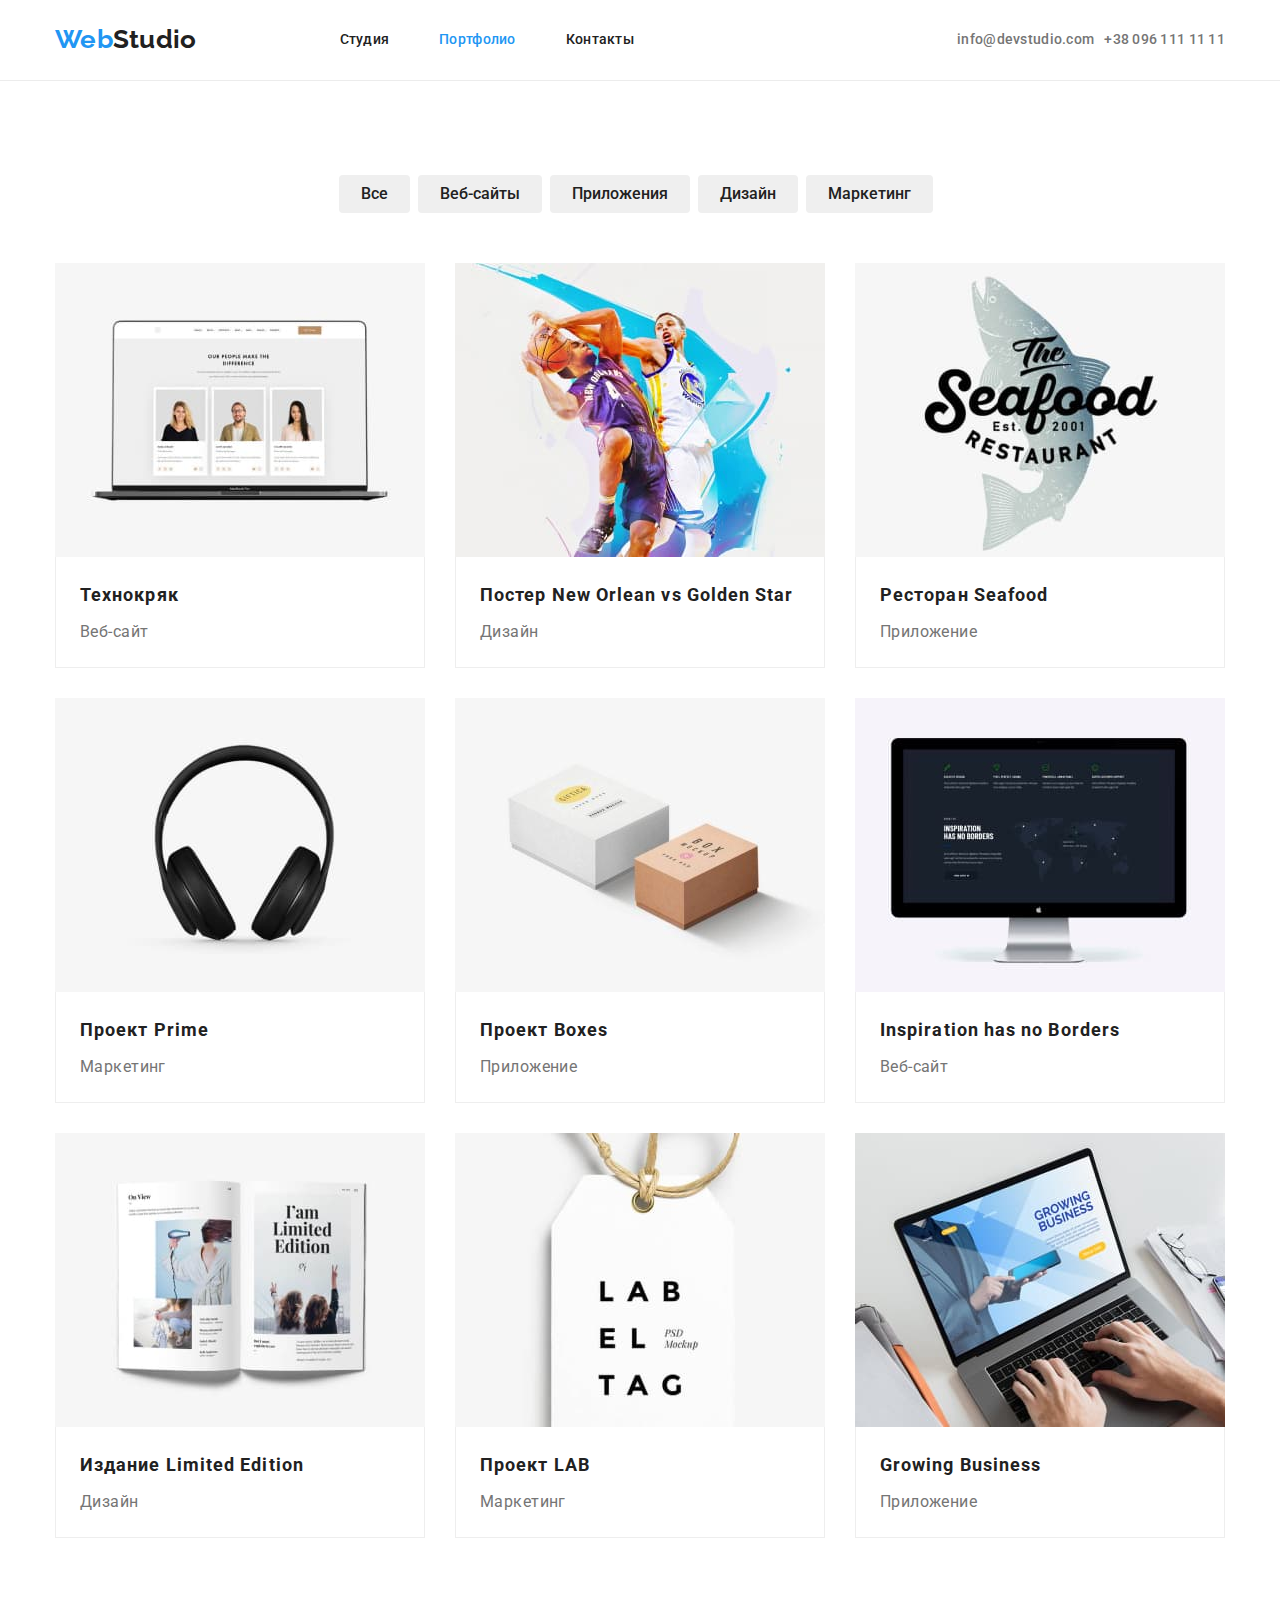
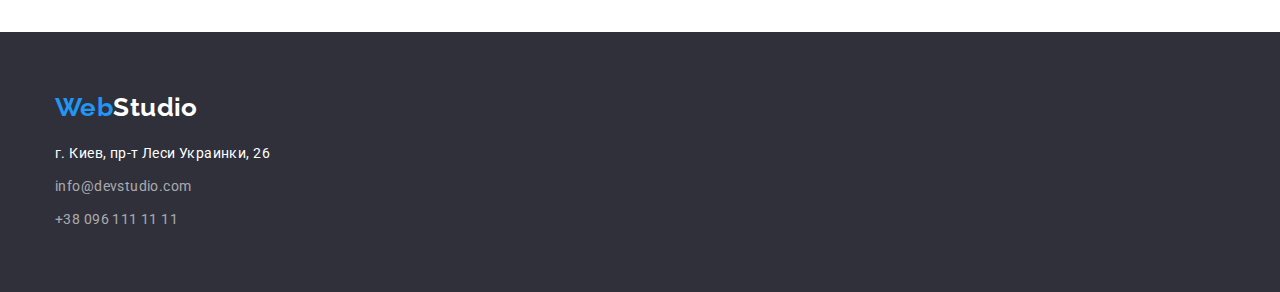
==== portfolio.html @ d6261f6b "4 ДЗ. Start" ====
<!DOCTYPE html>
<html lang="ru">
<head>
    <meta charset="UTF-8">
    <meta http-equiv="X-UA-Compatible" content="IE=edge">
    <meta name="viewport" content="width=device-width, initial-scale=1.0">
    <title>Document</title>
    <link rel="preconnect" href="https://fonts.googleapis.com">
    <link rel="preconnect" href="https://fonts.gstatic.com" crossorigin>
    <link href="https://fonts.googleapis.com/css2?family=Raleway:wght@700&family=Roboto:wght@400;500;700;900&display=swap"
        rel="stylesheet">
        <link rel="stylesheet" href="https://cdnjs.cloudflare.com/ajax/libs/modern-normalize/1.1.0/modern-normalize.min.css">
    <link rel="stylesheet" href="./CSS/styles.css">
</head>
<body class="body">
    <header class="header">
        <div class="container">
        <nav class="header-nav-link">
            <a class="header-logo" href="">Web<span class="logo-second">Studio</span></a>
            <ul class="header-list">
                <li class="header-item"><a href="./index.html" class="header-link">Студия</a>
                <li class="header-item"><a href="./portfolio.html" class="header-link current">Портфолио</a></li>
                <li class="header-item"><a href="" class="header-link">Контакты</a></li>
            </ul>
        </nav>
        
        <ul class="header-list">
            <li><a href="mailto:info@devstudio.com" class="header-tel">info@devstudio.com</a>
            <li><a href="tel:+380961111111" class="header-tel">+38 096 111 11 11</a></li>
        </ul>
        </div>
    </header>
    <main>
        <section class="portfolio section">
            <div class="container">
            <h1 class="portfolio-title visually-hidden">Портфолио</h1>
            <ul class="portfolio-list">
                <li><button type="button" class="portfolio-button">Все</button></li>
                <li><button type="button" class="portfolio-button">Веб-сайты</button></li>
                <li><button type="button" class="portfolio-button">Приложения</button></li>
                <li><button type="button" class="portfolio-button">Дизайн</button></li>
                <li><button type="button" class="portfolio-button">Маркетинг</button></li>
            </ul>
            
            <ul class="work-list">
            <li class="work-item">
                    <a class="work-link" href=""><img src="./images/Tehnokrjak.jpg" alt="ноутбук" width="370">
                <div class="text-card">
                    <h2 class="work-title">Технокряк</h2>
                    <p class="work-text">Веб-сайт</p>
                </div>
                </a>
            </li>
                
            <li class="work-item">
                    <a class="work-link" href=""><img src="./images/New_Orlean.jpg" alt="постер" width="370">
                <div class="text-card">
                    <h2 class="work-title">Постер New Orlean vs Golden Star</h2>
                    <p class="work-text">Дизайн</p>
                </div>
                </a>
            </li>
                    
            <li class="work-item">
                    <a class="work-link" href=""><img src="./images/Restoran.jpg" alt="ресторан" width="370">
                <div class="text-card">
                    <h2 class="work-title">Ресторан Seafood</h2>
                    <p class="work-text">Приложение</p>
                </div>
                </a>
            </li>
                 
            <li class="work-item">
                    <a class="work-link" href=""><img src="./images/Project_Prime.jpg" alt="наушники" width="370">
                <div class="text-card">
                    <h2 class="work-title">Проект Prime</h2>
                    <p class="work-text">Маркетинг</p>
                </div>
                </a>
            </li>
                 
            <li class="work-item">
                    <a class="work-link" href=""><img src="./images/Boxes.jpg" alt="коробки" width="370">
                <div class="text-card">
                    <h2 class="work-title">Проект Boxes</h2>
                    <p class="work-text">Приложение</p>
                </div>
                </a>
            </li>
                  
            <li class="work-item">
                    <a class="work-link" href=""><img src="./images/Inspiration.jpg" alt="мониттор" width="370">
                <div class="text-card">
                    <h2 class="work-title">Inspiration has no Borders</h2>
                    <p class="work-text">Веб-сайт</p>
                </div>
                </a>
            </li>
                  
            <li class="work-item">
                    <a class="work-link" href=""><img src="./images/Limited_Edition.jpg" alt="книга" width="370">
                <div class="text-card">
                    <h2 class="work-title">Издание Limited Edition</h2>
                    <p class="work-text">Дизайн</p>
                </div>
                </a>
            </li>
                 
            <li class="work-item">
                    <a class="work-link" href=""><img src="./images/Project_Lab.jpg" alt="брелок" width="370">
                <div class="text-card">
                    <h2 class="work-title">Проект LAB</h2>
                    <p class="work-text">Маркетинг</p>
                </div>
                </a>
            </li>
                
            <li class="work-item">
                    <a class="work-link" href=""><img src="./images/Business.jpg" alt="работает на ноутбуке" width="370">
                <div class="text-card">
                    <h2 class="work-title">Growing Business</h2>
                    <p class="work-text">Приложение</p>
                </div>
                </a>
            </li>
            </ul>
            </div>
        </section>
    </main>
    
    <footer class="footer">
        <div class="container">
        <a class="footer-logo" href="">Web<span class="logo-studia">Studio</span></a>
        <address class="address">
            <ul class="footer-list">
                <li class="footer-item"><a href="https://goo.gl/maps/j93fLEUZZpS2GddB9" class="link-address">г. Киев, пр-т
                        Леси Украинки, 26</a></li>
                <li class="footer-item"><a href="mailto:info@devstudio.com" class="footer-link">
                        info@devstudio.com</a></li>
                <li class="footer-item"><a href="tel:+380961111111" class="footer-link">
                        +38 096 111 11 11</a></li>
            </ul>
        </address>
        </div>
    </footer>

    
    
</body>
</html>
---- CSS/styles.css ----
:root {
--portfolio-button: #212121;
--background-color-comand: #F5F4FA;
--background-heder: #FFFFFF;
--logo: #2196F3;
--logo-second: #212121;
--header-nav-link: #2196F3;
--header-item: #212121;
--header-link: #212121;
--header-tel: #757575;
--hero-background-color: #2F303A;
--hero-title: #FFFFFF;
--background-future-work-about-portfolio: #E5E5E5;
--footer-backgr: #2F303A;
--footer-logo-studia: #FFFFFF;
--footer-link: rgba(255, 255, 255, 0.6);
--address: #FFFFFF;
--current: #2196F3;
--primary-text-color: #212121;
--secondary-text-color: #757575;
--button-begr-color: #2196F3;

}


.body {
    font-family: 'Roboto', sans-serif;
    font-size: 14px;
    letter-spacing: 0.03em;
    
    
} 

p,
ul,
h1,
h2,
h3,
h4,
h5,
h6 {
    margin-top: 0;
    margin-bottom: 0;
}

ul {
    list-style: none;
    margin: 0;
    padding: 0;
}

img {
    display: block;
    max-width: 100%;
    height: auto;
}

.section {
    padding-top: 94px;
    padding-bottom: 94px;
}

.container {
    width: 1200px;
    margin: 0 auto;
    padding-left: 15px;
    padding-right: 15px;
    /* outline: 3px solid red; */
}

/* ------------------------------Heder------------------------------ */
.header {
    border-bottom: 1px solid #ECECEC;
}

.header-logo {
    padding-top: 24px;
    padding-bottom: 25px;
    margin-right: 93px;
    
    text-decoration: none;
    font-family: 'Raleway', sans-serif;
    font-weight: 700;
    font-size: 26px;
    line-height: 1.19;
    
    color: var(--logo)
}

.logo-second {
    color: var(--logo-second)
}

.header-nav-link {
    
    display: flex;
    
    font-weight: 500;
    font-size: 14px;
    line-height: 1.14;
    letter-spacing: 0.02em;
    color: var(--header-nav-link)
}
    
 
.header .container {
    display: flex;
    
}
.header-list {
    
    display: flex;
    align-items: center;
    
    margin-left: auto;
    list-style-type: none;
}

.header-item {
    margin-left: 50px;
    list-style: none;
    font-weight: 500;
    font-size: 14px;
    line-height: 1.14;
    letter-spacing: 0.02em;

    color: var(--header-item)
}
.icon-list {
    
}
.mail-icon {
    width: 16px;
    height: 12px;
}
.mail-icon:hover {
    fill: #2196F3;
}
.tel-icon {
    margin-left: 30px;
    width: 10px;
    height: 16px;
}

.header-link {
    padding: 32px 0;
    align-items: center;
    
    text-decoration: none;
    font-weight: 500;
    font-size: 14px;
    line-height: 1.14;
    letter-spacing: 0.02em;

    color: var(--header-link) 
}

.current {
    color: var(--current)
}

.header-link:hover, 
.header-link:focus, 
.header-tel:hover,
.header-tel:focus {
    color: #2196F3;
}

.header-tel {
    padding: 32px 0;
    margin-left: 10px;

    text-decoration: none;
    list-style: none;
    font-weight: 500;
    font-size: 14px;
    line-height: 1.14;
    letter-spacing: 0.02em;
    
    color: var(--header-tel)
}

/* ------------------------------Hero------------------------------ */
.hero {

    text-align: center;
    padding-top: 200px;
    padding-bottom: 200px;
    background: var(--hero-background-color);
    background-image: url(../images/Hero\ back\ \(New\).jpg);
    
}


.hero-title {
    width: 696px;
    margin-top: 0;
    margin-right: auto;
    margin-left: auto;
    margin-bottom: 30px;
    
    font-weight: 900;
    font-size: 44px;
    line-height: 1.36;
    letter-spacing: 0.06em;
    text-transform: uppercase;
    
    color: var(--hero-title)
}

.hero-button {
    padding: 10px 32px;
    min-width: 200px;
    height: 50px;
    border: transparent;
    display: inline-block;
    
    cursor: pointer;
    font-family: inherit;
    font-weight: 700;
    font-size: 16px;
    line-height: 1.87;
    
    color: #FFFFFF;
    background: #2196F3;
    box-shadow: 0px 4px 4px rgba(0, 0, 0, 0.15);
    border-radius: 4px
    
}

/* ------------------------------Portfolio------------------------------ */


.portfolio-list {
    margin-bottom: 50px;
    justify-content: center;
    display: flex;
   
    list-style: none;
}

.portfolio-button {
    display: flex;
    
    justify-content: center;
    margin-right: 8px;
    padding: 6px 22px;
    
    cursor: pointer;
    font-family: inherit;
    font-weight: 500;
    font-size: 16px;
    line-height: 1.62;
    text-align: center;
    border-radius: 4px;
    border: 1px solid var(--button-begr-color);
    border: transparent;
    
    color: var(--portfolio-button)
}

.portfolio-button:hover, 
.portfolio-button:focus {
    background: #2196F3;
    color: #FFFFFF;
}

/* ------------------------------About------------------------------ */

.about-title {
    
}
.visually-hidden {
    position: absolute;
    width: 1px;
    height: 1px;
    margin: -1px;
    border: 0;
    padding: 0;
    white-space: nowrap;
    clip-path: inset(100%);
    clip: rect(0 0 0 0);
    overflow: hidden;
}
.abaut-list {
    margin: 0;
    display: flex;
    list-style: none;
}

.icons {
    margin-bottom: 30px;
    width: 270px;
    height: 120px;
    padding: 25px 100px;
    justify-content: center;
    display: flex;
    background: #F5F4FA;
    border-radius: 4px;
}
.about-icon {
    width: 70px;
    height: 70px;
}
.about-title-next {
    display: inline-block;
    margin-bottom: 10px;
    margin-left: 30px;
    
    font-weight: 700;
    font-size: 14px;
    line-height: 1.14;
    text-transform: uppercase;
    color: var(--primary-text-color)
}

.about-text {
    display: inline-block;
    margin-left: 30px;
    margin: bottom 10px;
   
    font-size: 14px;
    line-height: 1.71;
    color: var(--secondary-text-color)
}

/* ------------------------------Comand------------------------------ */
.comand {
    background: var(--background-color-comand)
}

.comand-title {
    margin-bottom: 50px;
    
    font-weight: 700;
    font-size: 36px;
    line-height: 1.17;
    text-align: center;
    color: var(--primary-text-color)
}

.comand-list {
    display: flex;
    margin-left: -30px;
    margin-top: -50px;

    
}

.comand-item {
    flex-basis: calc((100% - 30px) / 4);
    margin-left: 30px;
    margin-top: 50px;
    box-shadow: 0px 1px 3px rgba(0, 0, 0, 0.12), 0px 1px 1px rgba(0, 0, 0, 0.14), 0px 2px 1px rgba(0, 0, 0, 0.2);
    border-radius: 0px 0px 4px 4px;
    background-color: var(--background-heder);
}


.comand-title-next {
    margin-top: 30px;
    margin-bottom: 10px;

    font-weight: 500;
    font-size: 16px;
    line-height: 1.19;
    text-align: center;
    
    color: var(--primary-text-color) 
}
 
.comand-text {
    margin-bottom: 30px;
    
    font-size: 16px;
    line-height: 1.19;
    text-align: center;
    
    color: var(--secondary-text-color)
}
    
    

/* ------------------------------Work------------------------------ */

.work-item {
    flex-basis: calc(100% / 3 - 30px);
    margin-left: 30px;
    margin-top: 30px;
}

.work-list {
    display: flex;
    flex-wrap: wrap;
    margin-left: -30px;
    margin-top: -30px;
    
    list-style: none;
}


.work-title {
    margin-bottom: 4px;
    
    text-decoration: none;
    font-weight: 700;
    font-size: 18px;
    line-height: 2.00;
    letter-spacing: 0.06em;
    
    color: var(--primary-text-color)
}

.text-card {
    padding: 20px 24px;
    border-right: 1px solid #EEEEEE;
    border-left: 1px solid #EEEEEE;
    border-bottom: 1px solid #EEEEEE;
}

.work-text {
    

    font-size: 16px;
    line-height: 1.87;
    color: var(--secondary-text-color)
}

.work-link {
    text-decoration: none;
}


/* ------------------------------Future------------------------------ */
.future {
    padding-top: 0;
}

.future-title {
    margin-bottom: 50px;
    
    font-weight: 700;
    font-size: 36px;
    line-height: 1.17;
    text-align: center;
    
    color: var(--primary-text-color)
}

.future-list {
    display: flex;
    justify-content: space-between;
    
    list-style-type: none;
}

.future-item {
   margin-left: 30px;
}



/* ------------------------------Footer------------------------------ */
.footer {
    padding: 60px 0px;
    background: var(--footer-backgr)
}

.footer-logo {
    display: inline-block;
    margin-bottom: 20px;
    
    font-family: 'Raleway',sans-serif;
    text-decoration: none;
    font-weight: 700;
    font-size: 26px;
    line-height: 1.19;
    
    color: var(--logo)
}

.logo-studia {
    color: var(--footer-logo-studia) 
}

.address {
    font-family: 'Roboto';
    font-style: normal;
    font-weight: 400;
    font-size: 14px;
    line-height: 1.71;
    
    color: var(--address)
}


.footer-list {
    margin: 0;
    padding: 0;
    
    list-style: none;
}

.link-address{
    text-decoration: none;
    color: var(--address)
}

.footer-item:not(:last-child) {
    margin-bottom: 9px;
}
.footer-item {
    font-size: 14px;
    line-height: 1.71;
    
    color: var(--address)
}

.footer-link {
    text-decoration: none;
    color: var(--footer-link)
}

.footer-link:hover, 
.footer-link:focus, 
.link-address:hover, 
.link-address:focus {
    color: #2196F3;
}
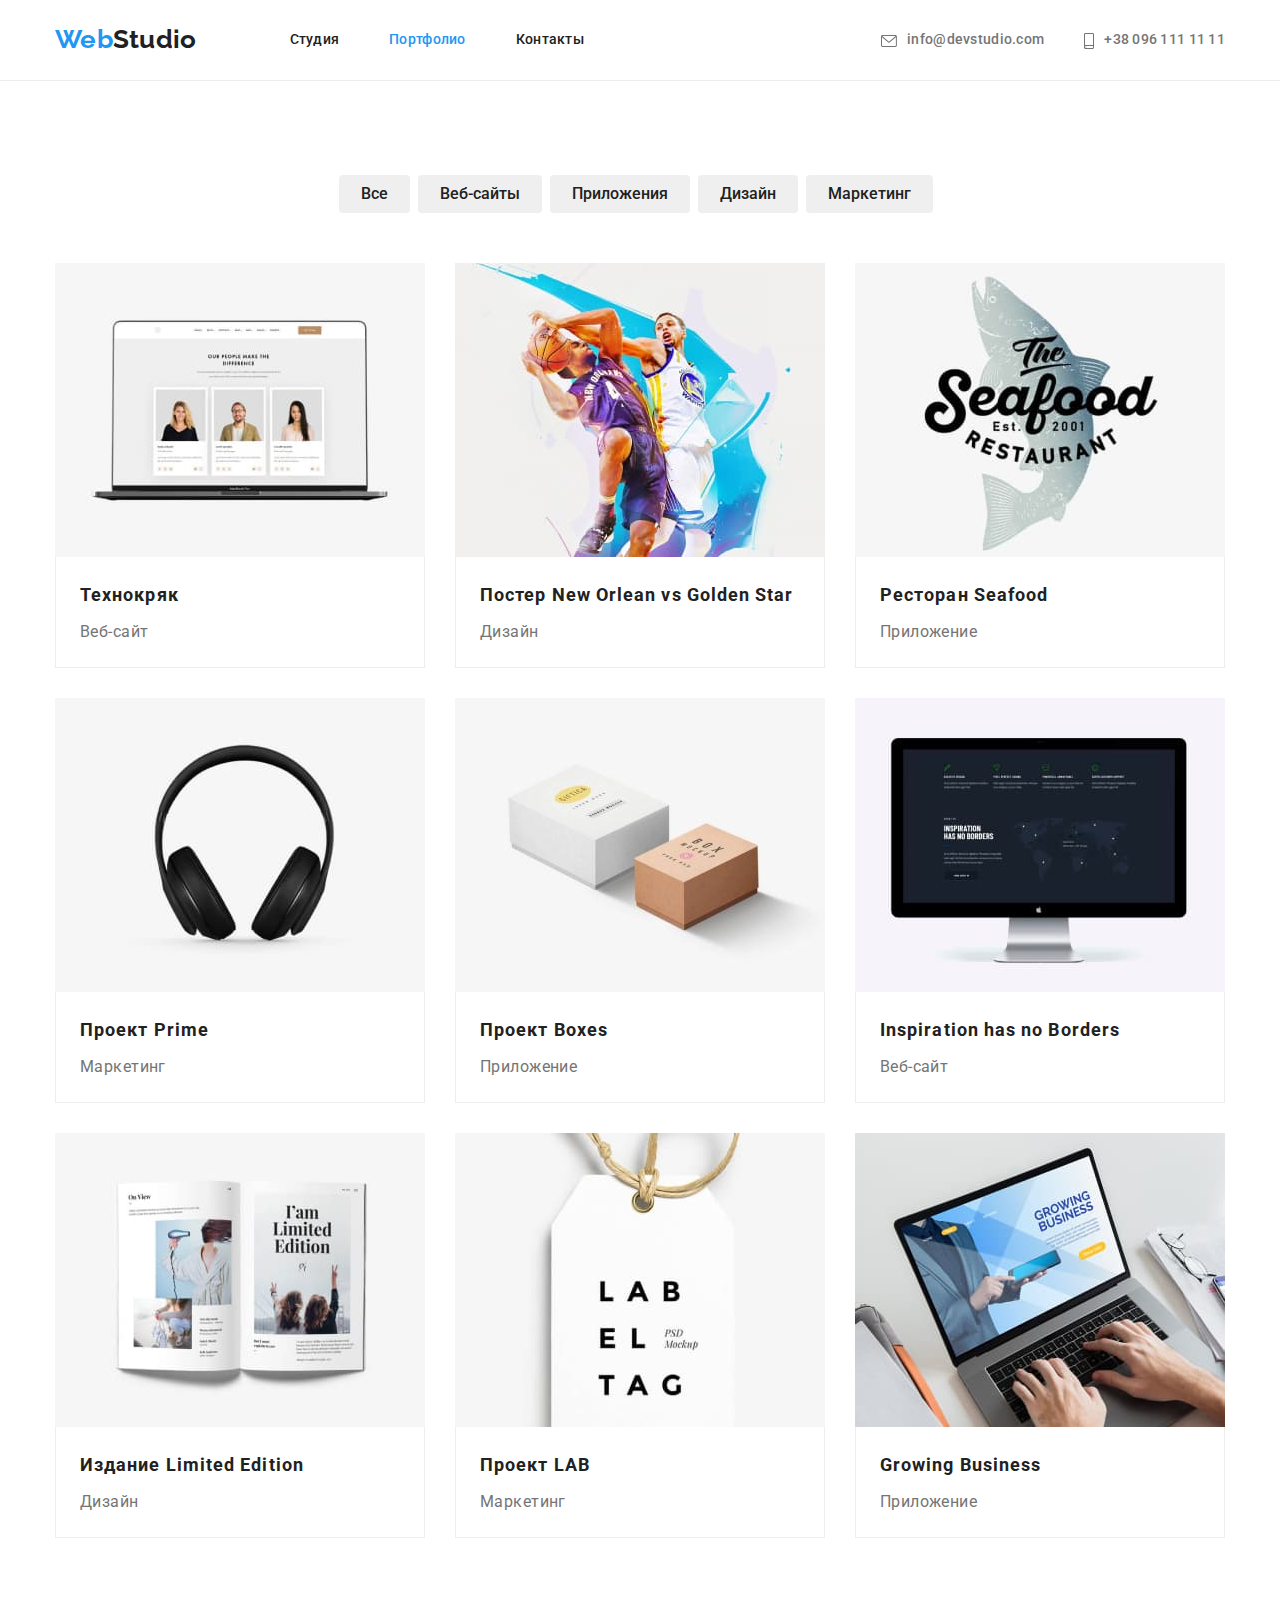
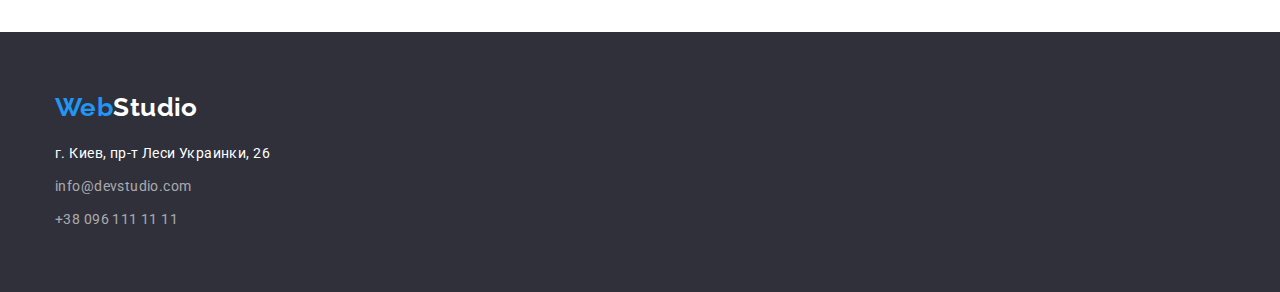
==== commit 3fe96a3e: "Секція Clients, foot-join" ====
--- a/portfolio.html
+++ b/portfolio.html
@@ -25,8 +25,21 @@
         </nav>
         
         <ul class="header-list">
-            <li><a href="mailto:info@devstudio.com" class="header-tel">info@devstudio.com</a>
-            <li><a href="tel:+380961111111" class="header-tel">+38 096 111 11 11</a></li>
+            <li class="icon-list">
+        
+                <a class="header-tel" href="mailto:info@devstudio.com">
+                    <svg class="header-icon" width="16" height="12">
+                        <use href="./images/icons.svg/symbol-defs.svg#icon-envelope-hover"></use>
+                    </svg>info@devstudio.com</a>
+            </li>
+        
+            <li class="icon-list">
+        
+                <a class="header-tel" href="tel:+380961111111">
+                    <svg class="header-icon" width="10" height="16">
+                        <use href="./images/icons.svg/symbol-defs.svg#icon-smartphone"></use>
+                    </svg>+38 096 111 11 11</a>
+            </li>
         </ul>
         </div>
     </header>
--- a/CSS/styles.css
+++ b/CSS/styles.css
@@ -19,6 +19,7 @@
 --primary-text-color: #212121;
 --secondary-text-color: #757575;
 --button-begr-color: #2196F3;
+--clients-primary-color: #AFB1B8;
 
 }
 
@@ -92,7 +93,6 @@
 }
 
 .header-nav-link {
-    
     display: flex;
     
     font-weight: 500;
@@ -116,8 +116,11 @@
     list-style-type: none;
 }
 
-.header-item {
+.header-item:not(:first-child) {
     margin-left: 50px;
+}
+
+    .header-item {
     list-style: none;
     font-weight: 500;
     font-size: 14px;
@@ -126,21 +129,20 @@
 
     color: var(--header-item)
 }
-.icon-list {
-    
-}
-.mail-icon {
-    width: 16px;
-    height: 12px;
-}
-.mail-icon:hover {
-    fill: #2196F3;
-}
-.tel-icon {
+
+.header-icon {
     margin-left: 30px;
-    width: 10px;
-    height: 16px;
-}
+    align-items: center;
+    vertical-align: middle;
+    margin-right: 10px;
+    fill: currentColor;
+    
+}
+.header-icon:hover
+.header-icon:focus {
+    fill:#2196F3;
+}
+
 
 .header-link {
     padding: 32px 0;
@@ -187,7 +189,14 @@
     padding-top: 200px;
     padding-bottom: 200px;
     background: var(--hero-background-color);
-    background-image: url(../images/Hero\ back\ \(New\).jpg);
+    background-image: linear-gradient( 
+        rgba(47, 48, 58, 0.4), 
+        rgba(47, 48, 58, 0.4)),
+        url(../images/Hero\ back\ \(New\).jpg);
+    background-repeat: no-repeat;
+    background-position: center;
+    background-size: cover;
+    
     
 }
 
@@ -294,7 +303,8 @@
     height: 120px;
     padding: 25px 100px;
     justify-content: center;
-    display: flex;
+    display:inline-flex;
+    align-items: center;
     background: #F5F4FA;
     border-radius: 4px;
 }
@@ -342,15 +352,12 @@
 .comand-list {
     display: flex;
     margin-left: -30px;
-    margin-top: -50px;
-
-    
 }
 
 .comand-item {
     flex-basis: calc((100% - 30px) / 4);
     margin-left: 30px;
-    margin-top: 50px;
+    
     box-shadow: 0px 1px 3px rgba(0, 0, 0, 0.12), 0px 1px 1px rgba(0, 0, 0, 0.14), 0px 2px 1px rgba(0, 0, 0, 0.2);
     border-radius: 0px 0px 4px 4px;
     background-color: var(--background-heder);
@@ -375,10 +382,91 @@
     font-size: 16px;
     line-height: 1.19;
     text-align: center;
-    
     color: var(--secondary-text-color)
 }
-    
+
+.comand-soc-list {
+    display: flex;
+    justify-content: center;
+}
+
+.comand-soc-item {
+    width: 44px;
+    height: 44px;
+    margin-right: 10px;
+    margin-bottom: 30px;
+}
+.comand-soc-item:last-child {
+    margin-right: 0;
+}
+
+.comand-soc-link {
+    width: 100%;
+    height: 100%;
+    border-radius: 50%;
+    background-color: #AFB1B8;
+    display:flex;
+    align-items: center;
+    justify-content: center;
+    
+    
+}
+
+.comand-soc-link:hover, .comand-soc-link:focus {
+    background-color: #2196F3;
+    fill: #AFB1B8;
+}
+.comand-soc-link:hover .comand-soc-icon,
+.comand-soc-link:focus .comand-soc-icon {
+    /* fill:#AFB1B8; */
+}
+
+.comand-soc-icon {
+    fill: #FFFFFF;
+}
+
+
+/* ------------------------------Clients------------------------------ */
+.title-clients {
+    font-weight: 700;
+    font-size: 36px;
+    line-height: 1.16;
+    text-align: center;
+    margin-bottom: 50px;
+    
+    color: var(--primary-text-color)
+}
+
+
+.list-clients {
+    display: flex;
+}
+
+.list-item {
+   margin-right: 30px;
+}
+
+.clients-link {
+    
+    display: inline-flex;
+    align-items: center;
+    justify-content: center;
+    width: 170px;
+    height: 92px;
+    border-radius: 4px;
+    border: 1px solid var(--clients-primary-color);
+}
+
+.clients-link:hover, .clients-icon:focus,
+.clients-icon:hover, .clients-icon:focus {
+    fill: #2196F3;
+    border-color: #2196F3;
+}
+
+.clients-icon {
+    fill: var(--clients-primary-color);
+}
+
     
 
 /* ------------------------------Work------------------------------ */
@@ -526,4 +614,48 @@
 .link-address:hover, 
 .link-address:focus {
     color: #2196F3;
+}
+
+.block-addres {
+    margin-right: 70px;
+}
+
+/* ------------------------------Foot-join------------------------------ */
+
+.foot-join {
+    margin-right: auto;
+    display: flex;
+    justify-content: center;
+}
+
+.title-join {
+    margin-bottom: 20px;
+    font-weight: 700;
+    font-size: 14px;
+    line-height: 1.14;
+    text-transform: uppercase;
+    color: #FFFFFF;
+}
+
+.soc-list {
+    display:inline-flex;
+    margin-bottom: 30px;
+    
+}
+
+.soc-item {
+    width: 44px;
+    height: 44px;
+    margin-right: 10px;
+}
+
+.soc-link {
+    width: 100%;
+    height: 100%;
+    border-radius: 50%;
+    display: flex;
+    align-items: center;
+    justify-content: center;
+    background: rgba(255, 255, 255, 0.1);
+    fill: #FFFFFF;
 }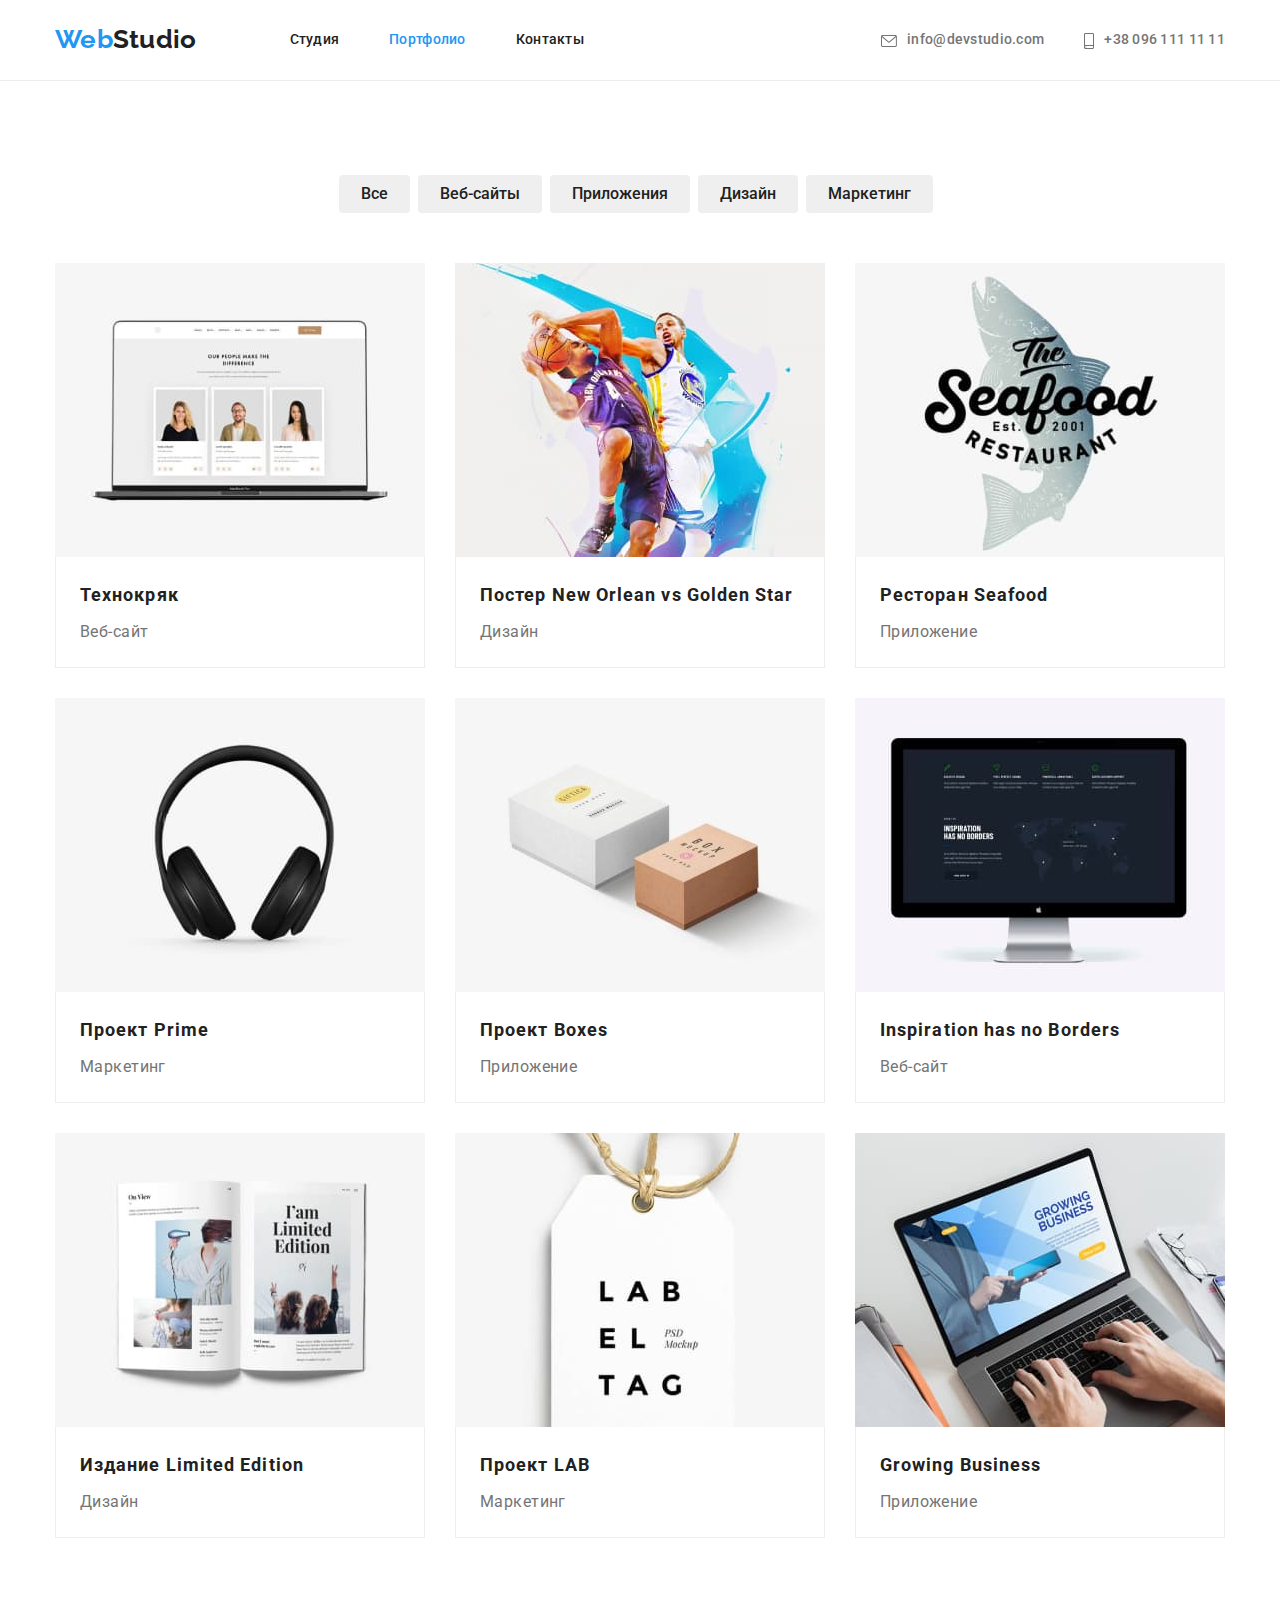
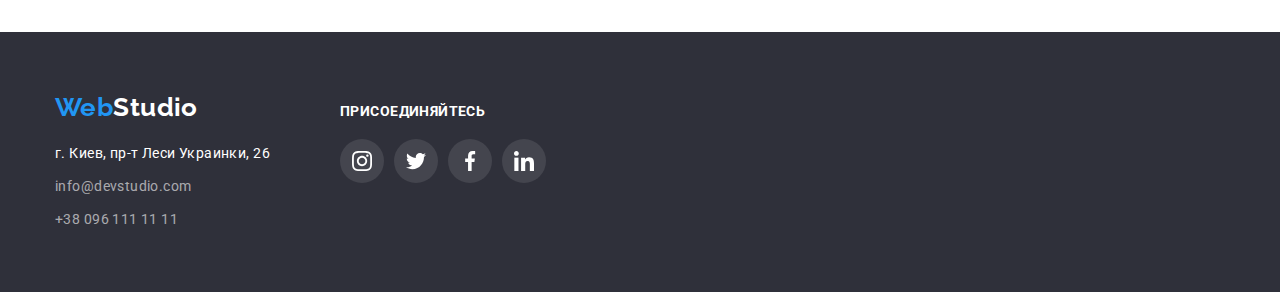
==== commit e8cb4562: "Footer and soc icon done" ====
--- a/portfolio.html
+++ b/portfolio.html
@@ -143,6 +143,7 @@
     
     <footer class="footer">
         <div class="container">
+            <div class="block-addres">
         <a class="footer-logo" href="">Web<span class="logo-studia">Studio</span></a>
         <address class="address">
             <ul class="footer-list">
@@ -155,6 +156,40 @@
             </ul>
         </address>
         </div>
+        <div class="foot-join">
+            <p class="title-join">Присоединяйтесь</p>
+            <ul class="foot-soc-list">
+                <li class="foot-soc-item">
+                    <a class="foot-soc-link" href="">
+                        <svg class="foot-soc-icon" width="20" height="20">
+                            <use href="./images/icons.svg/symbol-defs.svg#icon-instagram"></use>
+                        </svg>
+                    </a>
+                </li>
+                <li class="foot-soc-item">
+                    <a class="foot-soc-link" href="">
+                        <svg class="foot-soc-icon" width="20" height="20">
+                            <use href="./images/icons.svg/symbol-defs.svg#icon-twitter"></use>
+                        </svg>
+                    </a>
+                </li>
+                <li class="foot-soc-item">
+                    <a class="foot-soc-link" href="">
+                        <svg class="foot-soc-icon" width="20" height="20">
+                            <use href="./images/icons.svg/symbol-defs.svg#icon-facebook"></use>
+                        </svg>
+                    </a>
+                </li>
+                <li class="foot-soc-item">
+                    <a class="foot-soc-link" href="">
+                        <svg class="foot-soc-icon" width="20" height="20">
+                            <use href="./images/icons.svg/symbol-defs.svg#icon-linkedin"></use>
+                        </svg>
+                    </a>
+                </li>
+            </ul>
+        </div>
+        </div>
     </footer>
 
     
--- a/CSS/styles.css
+++ b/CSS/styles.css
@@ -276,9 +276,7 @@
 
 /* ------------------------------About------------------------------ */
 
-.about-title {
-    
-}
+
 .visually-hidden {
     position: absolute;
     width: 1px;
@@ -401,28 +399,32 @@
 }
 
 .comand-soc-link {
+
     width: 100%;
     height: 100%;
     border-radius: 50%;
-    background-color: #AFB1B8;
     display:flex;
     align-items: center;
     justify-content: center;
-    
+    color: #AFB1B8;
+    background-color: #FFFFFF
     
 }
 
 .comand-soc-link:hover, .comand-soc-link:focus {
     background-color: #2196F3;
-    fill: #AFB1B8;
+    
 }
 .comand-soc-link:hover .comand-soc-icon,
 .comand-soc-link:focus .comand-soc-icon {
-    /* fill:#AFB1B8; */
-}
-
+    fill:#FFFFFF
+}
+
+/* .comand-soc-icon:hover, .comand-soc-icon:focus {
+    fill: #FFFFFF;
+} */
 .comand-soc-icon {
-    fill: #FFFFFF;
+    fill: #AFB1B8;
 }
 
 
@@ -621,11 +623,13 @@
 }
 
 /* ------------------------------Foot-join------------------------------ */
-
+.footer> .container {
+    display: flex;
+    align-items: baseline;
+}
 .foot-join {
     margin-right: auto;
-    display: flex;
-    justify-content: center;
+  
 }
 
 .title-join {
@@ -637,19 +641,23 @@
     color: #FFFFFF;
 }
 
-.soc-list {
+.foot-soc-list{
     display:inline-flex;
     margin-bottom: 30px;
     
 }
 
-.soc-item {
+.foot-soc-item {
     width: 44px;
     height: 44px;
     margin-right: 10px;
-}
-
-.soc-link {
+   
+}
+.foot-soc-icon {
+    fill: #FFFFFF;
+}
+
+.foot-soc-link {
     width: 100%;
     height: 100%;
     border-radius: 50%;
@@ -657,5 +665,9 @@
     align-items: center;
     justify-content: center;
     background: rgba(255, 255, 255, 0.1);
-    fill: #FFFFFF;
+    color: #FFFFFF;
+}
+.foot-soc-link:hover,
+.foot-soc-link:focus {
+    background-color: #2196F3;
 }